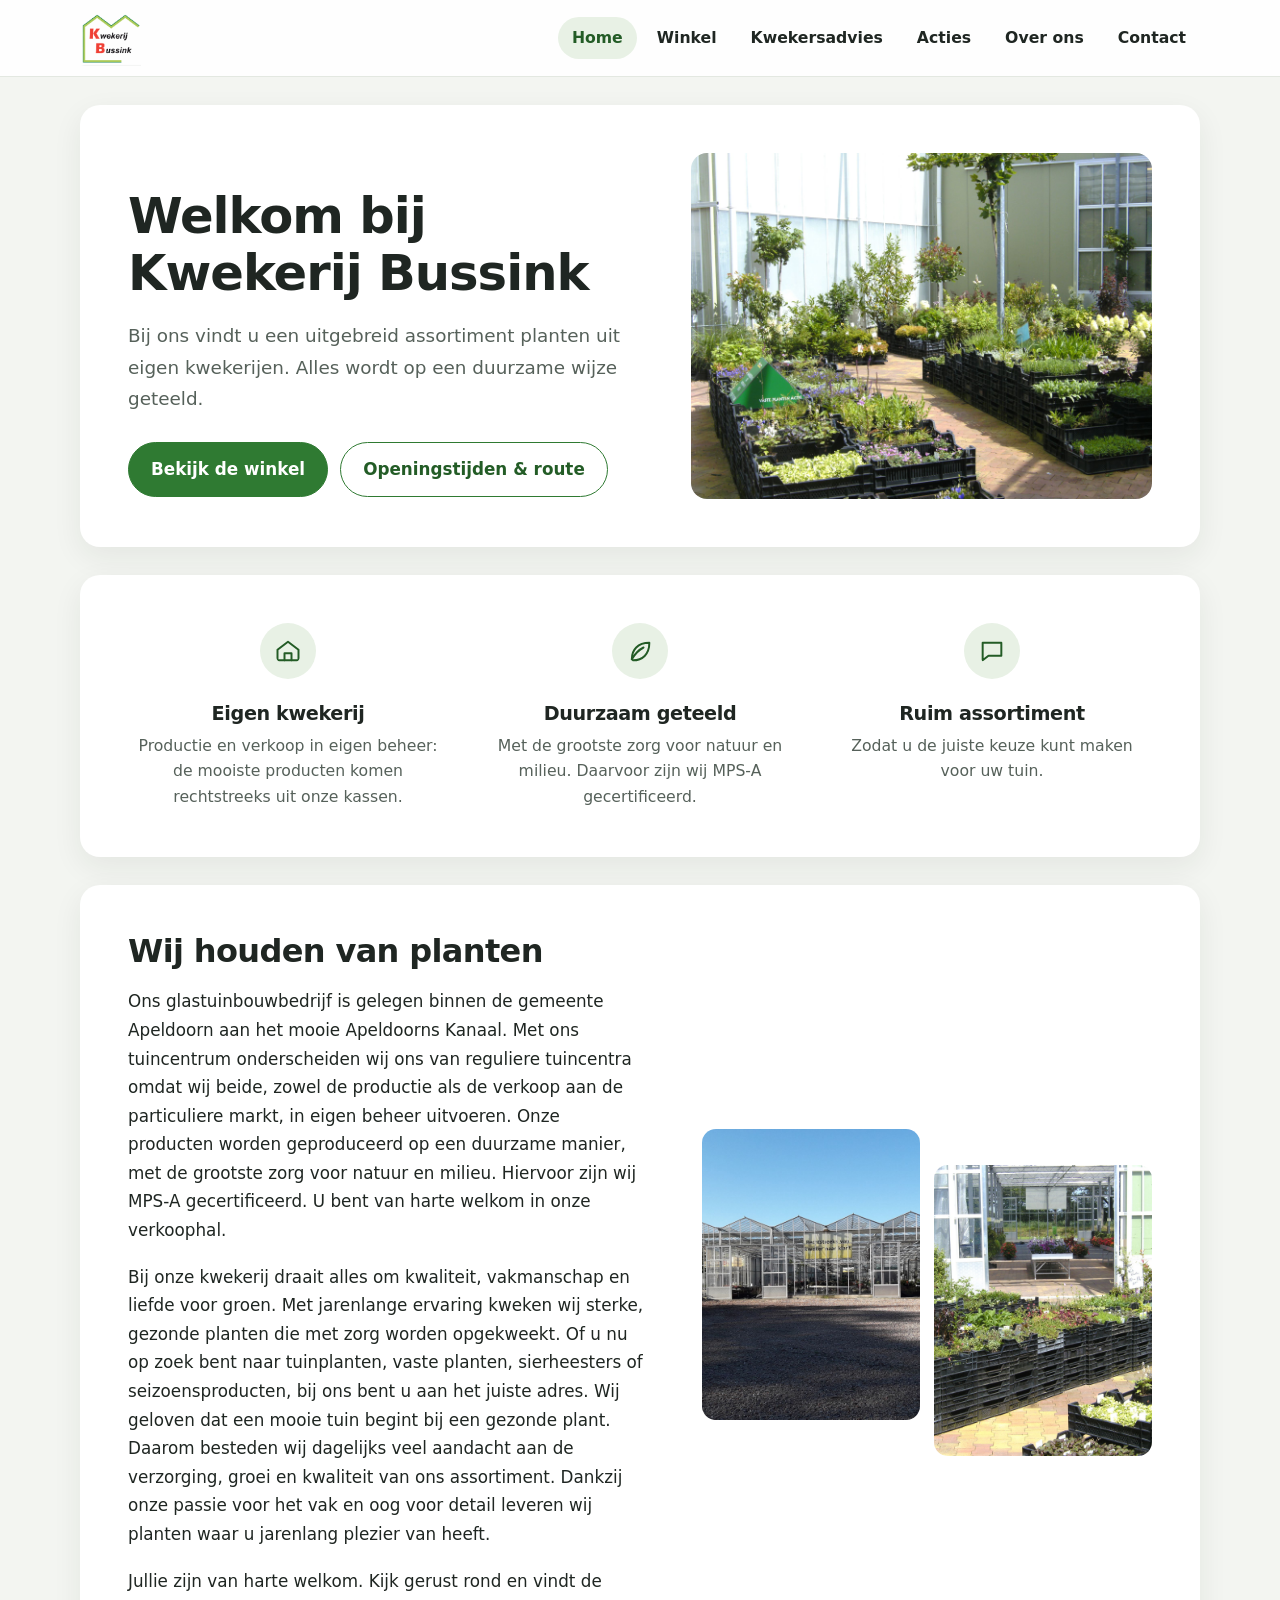
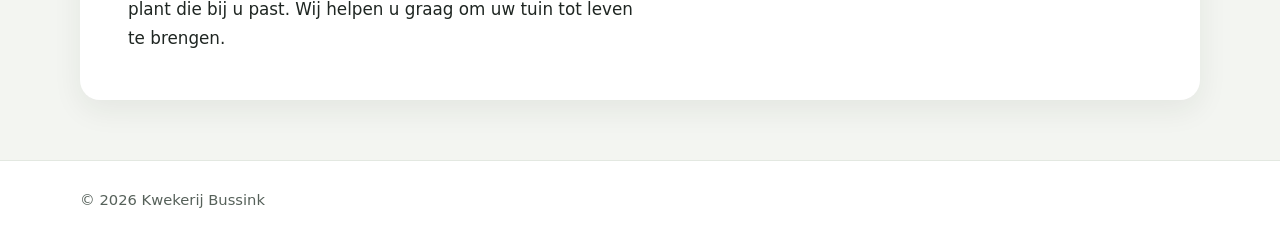
==== index.html @ 7fb696c5 "Update index.html" ====
<!DOCTYPE html>
<html lang="nl">

<head>
    <meta charset="UTF-8">
    <meta name="viewport" content="width=device-width, initial-scale=1.0">
    <title>Kwekerij Bussink – planten uit eigen kwekerij, Apeldoorn</title>
    <meta name="description"
        content="Glastuinbouwbedrijf en tuincentrum aan het Apeldoorns Kanaal. Planten uit eigen kwekerij, duurzaam geteeld (MPS-A).">
    <link rel="icon" href="images/favicon.ico">
    <link rel="stylesheet" href="css/normalize.css">
    <link rel="stylesheet" href="css/style.css">
</head>

<body>

    <!-- MENU: staat op elke pagina; pas je hier iets aan, doe het dan op alle pagina's -->
    <header class="site-header">
        <div class="container nav-wrap">
            <a href="./" class="logo"><img src="images/logokb.png" alt="Kwekerij Bussink"></a>
            <button class="nav-toggle" type="button" aria-label="Menu openen"
                aria-expanded="false"><span></span></button>
            <nav class="site-nav" aria-label="Hoofdmenu">
                <ul>
                    <li><a href="./" aria-current="page">Home</a></li>
                    <li><a href="winkel">Winkel</a></li>
                    <li><a href="kwekersadvies">Kwekersadvies</a></li>
                    <li><a href="acties.html">Acties</a></li>
                    <li><a href="overons.html">Over ons</a></li>
                    <li><a href="contact.html">Contact</a></li>
                </ul>
            </nav>
        </div>
    </header>

    <main>
        <div class="container">

            <!-- HERO -->
            <section class="card hero" data-section="Bovenaan de pagina">
                <div>
                    <h1 data-key="home.titel" data-label="Titel">Welkom bij Kwekerij Bussink</h1>
                    <div data-key="home.ondertitel" data-label="Korte tekst onder de titel" data-type="paragraphs">
                        <p>Bij ons vindt u een uitgebreid assortiment planten uit eigen kwekerijen. Alles wordt op een
                            duurzame wijze geteeld.</p>
                    </div>
                    <div class="actions">
                        <a class="btn" href="winkel.html">Bekijk de winkel</a>
                        <a class="btn btn-ghost" href="contact.html">Openingstijden &amp; route</a>
                    </div>
                </div>
                <div class="hero-photo">
                    <img data-key="home.foto" data-label="Grote foto" src="images/46.JPG"
                        alt="Planten in de verkoophal van Kwekerij Bussink">
                </div>
            </section>

            <!-- DRIE PUNTEN -->
            <section class="card features" aria-label="Waarom Kwekerij Bussink"
                data-section="Drie punten onder de foto">
                <article class="feature">
                    <svg viewBox="0 0 24 24" aria-hidden="true">
                        <path d="M3 11l9-7 9 7v9H3z" />
                        <path d="M9 20v-6h6v6" />
                    </svg>
                    <h2 data-key="home.punt1.titel" data-label="Punt 1 – titel">Eigen kwekerij</h2>
                    <p data-key="home.punt1.tekst" data-label="Punt 1 – tekst">Productie en verkoop in eigen beheer: de
                        mooiste producten komen rechtstreeks uit onze kassen.</p>
                </article>
                <article class="feature">
                    <svg viewBox="0 0 24 24" aria-hidden="true">
                        <path d="M5 19c0-8 5-14 15-14 0 10-6 15-14 15" />
                        <path d="M5 19c3-5 6-8 10-10" />
                    </svg>
                    <h2 data-key="home.punt2.titel" data-label="Punt 2 – titel">Duurzaam geteeld</h2>
                    <p data-key="home.punt2.tekst" data-label="Punt 2 – tekst">Met de grootste zorg voor natuur en
                        milieu. Daarvoor zijn wij MPS-A gecertificeerd.</p>
                </article>
                <article class="feature">
                    <svg viewBox="0 0 24 24" aria-hidden="true">
                        <path d="M4 5h16v11H9l-5 4z" />
                    </svg>
                    <h2 data-key="home.punt3.titel" data-label="Punt 3 – titel">Ruim assortiment</h2>
                    <p data-key="home.punt3.tekst" data-label="Punt 3 – tekst">Zodat u de juiste keuze kunt maken voor
                        uw tuin.</p>
                </article>
            </section>

            <!-- INTRO -->
            <section class="card split" data-section="Tekst &quot;Wij houden van planten&quot;">
                <div class="prose">
                    <h2 data-key="home.intro.titel" data-label="Titel">Wij houden van planten</h2>
                    <div data-key="home.intro.tekst" data-label="Tekst (lege regel = nieuwe alinea)"
                        data-type="paragraphs">
                        <p>Ons glastuinbouwbedrijf is gelegen binnen de gemeente Apeldoorn aan het mooie Apeldoorns Kanaal. Met ons tuincentrum onderscheiden wij ons van reguliere tuincentra omdat wij beide, zowel de productie als de verkoop aan de particuliere markt, in eigen beheer uitvoeren. Onze producten worden geproduceerd op een duurzame manier, met de grootste zorg voor natuur en milieu. Hiervoor zijn wij MPS-A gecertificeerd. U bent van harte welkom in onze verkoophal.
                        </p>
                        <p>Bij onze kwekerij draait alles om kwaliteit, vakmanschap en liefde voor groen. Met jarenlange ervaring kweken wij sterke, gezonde planten die met zorg worden opgekweekt. Of u nu op zoek bent naar tuinplanten, vaste planten, sierheesters of seizoensproducten, bij ons bent u aan het juiste adres. Wij geloven dat een mooie tuin begint bij een gezonde plant. Daarom besteden wij dagelijks veel aandacht aan de verzorging, groei en kwaliteit van ons assortiment. Dankzij onze passie voor het vak en oog voor detail leveren wij planten waar u jarenlang plezier van heeft.</p>
                        <p>Jullie zijn van harte welkom. Kijk gerust rond en vindt de plant die bij u past. Wij helpen u graag om uw tuin tot leven te brengen.</p>
                    </div>
                </div>
                <div class="collage">
                    <img data-key="home.collage1" data-label="Foto links" src="images/29.jpg"
                        alt="Kassen van Kwekerij Bussink" loading="lazy">
                    <img data-key="home.collage2" data-label="Foto rechts" src="images/31.JPG" alt="Planten in de kas"
                        loading="lazy">
                </div>
            </section>
        </div>
    </main>

    <footer class="site-footer">
        <div class="container footer-content">
            <p>© <span data-year>2026</span> Kwekerij Bussink</p>
        </div>
    </footer>

    <script src="site.js"></script>
</body>

</html>
---- css/style.css ----
/* 1. INSTELLINGEN
   -------------------------------------------------------------------------- */
:root {
    /* Kleuren (groen komt uit het logo) */
    --groen:          #2f7a32;   /* knoppen, actieve menulink, accenten */
    --groen-donker:   #235c26;   /* knop bij hover */
    --groen-licht:    #e8f1e5;   /* zachte vlakken, icoon-achtergrond */
    --tekst:          #1f2622;   /* koppen en gewone tekst */
    --tekst-zacht:    #56615a;   /* ondertitels, bijtekst */
    --achtergrond:    #f3f5f1;   /* pagina-achtergrond */
    --kaart:          #ffffff;   /* witte vlakken */
    --lijn:           #e3e8e1;   /* dunne scheidingslijntjes */

    /* Vorm */
    --radius:         20px;
    --radius-klein:   12px;
    --schaduw:        0 10px 30px rgba(31, 38, 34, .07);

    /* Lettertype (geen externe download nodig) */
    --font: "Inter", "Segoe UI", system-ui, -apple-system, Roboto, "Helvetica Neue", Arial, sans-serif;

    /* Maten */
    --breedte:        1120px;    /* maximale breedte van de inhoud */
    --ruimte:         28px;      /* afstand tussen blokken */
}


/* 2. BASIS
   -------------------------------------------------------------------------- */
*, *::before, *::after { box-sizing: border-box; margin: 0; padding: 0; }

html { scroll-behavior: smooth; }

body {
    min-height: 100vh;
    display: flex;
    flex-direction: column;
    font-family: var(--font);
    font-size: 1.05rem;
    line-height: 1.7;
    color: var(--tekst);
    background: var(--achtergrond);
    animation: verschijn .35s ease-out;
}

@keyframes verschijn { from { opacity: 0; } to { opacity: 1; } }

img { display: block; max-width: 100%; }

a { color: var(--groen); }
a:hover { color: var(--groen-donker); }

:focus-visible {
    outline: 3px solid var(--groen);
    outline-offset: 3px;
    border-radius: 6px;
}

h1, h2, h3 {
    line-height: 1.15;
    letter-spacing: -0.02em;
    font-weight: 650;
}

h1 { font-size: clamp(2.1rem, 4.6vw, 3.1rem); }
h2 { font-size: clamp(1.5rem, 3vw, 2rem); }
h3 { font-size: 1.2rem; }

.container {
    width: min(92%, var(--breedte));
    margin-inline: auto;
}

main { flex: 1; padding: var(--ruimte) 0 60px; }
main > .container { display: grid; gap: var(--ruimte); }

.sr-only {
    position: absolute; width: 1px; height: 1px; overflow: hidden;
    clip: rect(0 0 0 0); white-space: nowrap;
}


/* 3. KOP EN MENU
   -------------------------------------------------------------------------- */
.site-header {
    position: sticky;
    top: 0;
    z-index: 100;
    /*background: rgba(255, 255, 255, .94);*/
    background: rgba(255, 255, 255, 0.90);
    
    backdrop-filter: blur(8px);
    -webkit-backdrop-filter: blur(8px);
    border-bottom: 1px solid var(--lijn);
}

.nav-wrap {
    display: flex;
    align-items: center;
    justify-content: space-between;
    min-height: 76px;
}

.logo img { height: 56px; width: auto; }

.site-nav ul {
    display: flex;
    gap: 6px;
    list-style: none;
}

.site-nav a {
    display: block;
    padding: 8px 14px;
    border-radius: 999px;
    color: var(--tekst);
    font-weight: 550;
    font-size: .98rem;
    text-decoration: none;
    transition: background .2s, color .2s;
}

.site-nav a:hover { background: var(--groen-licht); color: var(--groen-donker); }
.site-nav a[aria-current="page"] { background: var(--groen-licht); color: var(--groen-donker); }

.nav-toggle {
    display: none;
    width: 44px; height: 44px;
    border: 1px solid var(--lijn);
    border-radius: var(--radius-klein);
    background: var(--kaart);
    cursor: pointer;
}

.nav-toggle span,
.nav-toggle span::before,
.nav-toggle span::after {
    display: block;
    width: 20px; height: 2px;
    margin: auto;
    background: var(--tekst);
    border-radius: 2px;
}
.nav-toggle span { position: relative; }
.nav-toggle span::before, .nav-toggle span::after { content: ""; position: absolute; left: 0; }
.nav-toggle span::before { top: -6px; }
.nav-toggle span::after  { top: 6px; }


/* 4. BLOKKEN (witte kaarten)
   -------------------------------------------------------------------------- */
.card {
    background: var(--kaart);
    border-radius: var(--radius);
    box-shadow: var(--schaduw);
    padding: clamp(24px, 4vw, 48px);
}

.page-head { padding: 28px 4px 0; }
.page-head p { margin-top: 10px; color: var(--tekst-zacht); max-width: 60ch; }

.prose p { max-width: 68ch; }
.prose p + p { margin-top: 1.1em; }
.prose p, .prose li { white-space: pre-line; }
.prose h2 { margin-bottom: 18px; }
.prose a { font-weight: 550; }

/* knoppen */
.actions { display: flex; flex-wrap: wrap; gap: 12px; margin-top: 28px; }

.btn {
    display: inline-block;
    padding: 12px 22px;
    border: 1.5px solid var(--groen);
    border-radius: 999px;
    background: var(--groen);
    color: #fff;
    font: inherit;
    font-weight: 600;
    text-decoration: none;
    cursor: pointer;
    transition: background .2s, border-color .2s;
}
.btn:hover { background: var(--groen-donker); border-color: var(--groen-donker); color: #fff; }
.btn-ghost { background: transparent; color: var(--groen-donker); }
.btn-ghost:hover { background: var(--groen-licht); color: var(--groen-donker); }


/* 5. HOME
   -------------------------------------------------------------------------- */
.hero {
    display: grid;
    grid-template-columns: 1.1fr 1fr;
    gap: clamp(24px, 5vw, 56px);
    align-items: center;
}

.hero h1 { margin-bottom: 18px; }
.hero p  { color: var(--tekst-zacht); font-size: 1.15rem; max-width: 46ch; }

.hero-photo { border-radius: 16px; overflow: hidden; aspect-ratio: 4 / 3; background: var(--lijn); }
.hero-photo img { width: 100%; height: 100%; object-fit: cover; }

.features { display: grid; grid-template-columns: repeat(3, 1fr); gap: 32px; text-align: center; }
.feature svg {
    width: 56px; height: 56px; padding: 14px;
    margin: 0 auto 16px;
    border-radius: 50%;
    background: var(--groen-licht);
    color: var(--groen-donker);
    fill: none; stroke: currentColor; stroke-width: 1.7;
    stroke-linecap: round; stroke-linejoin: round;
}
.feature h2 { font-size: 1.2rem; margin-bottom: 8px; }
.feature p  { color: var(--tekst-zacht); font-size: .98rem; line-height: 1.6; }

.split {
    display: grid;
    grid-template-columns: 1.15fr 1fr;
    gap: clamp(24px, 5vw, 56px);
    align-items: center;
}
.collage { display: grid; grid-template-columns: 1fr 1fr; gap: 14px; }
.collage img { width: 100%; aspect-ratio: 3 / 4; object-fit: cover; border-radius: 14px; background: var(--lijn); }
.collage img:last-child { margin-top: 36px; }


/* 6. RIJEN MET FOTO + TEKST (acties, kwekersadvies)
   -------------------------------------------------------------------------- */
.rijen { padding-block: 12px; }

.rij {
    display: grid;
    grid-template-columns: 340px 1fr;
    gap: clamp(20px, 4vw, 48px);
    align-items: center;
    padding: 32px 0;
}
.rij + .rij { border-top: 1px solid var(--lijn); }
.rij:nth-child(even) { grid-template-columns: 1fr 340px; }
.rij:nth-child(even) .rij-foto { order: 2; }

.rij-foto { border-radius: 16px; overflow: hidden; aspect-ratio: 1; background: var(--lijn); }
.rij-foto img { width: 100%; height: 100%; object-fit: cover; }

.rij h2 { margin-bottom: 12px; }
.rij p { color: var(--tekst-zacht); max-width: 60ch; white-space: pre-line; }
.rij p + p { margin-top: .8em; }


/* 7. WINKEL
   -------------------------------------------------------------------------- */
.banner { border-radius: var(--radius); overflow: hidden; height: clamp(220px, 34vw, 380px); background: var(--lijn); box-shadow: var(--schaduw); }
.banner img { width: 100%; height: 100%; object-fit: cover; }

.checklist {
    list-style: none;
    columns: 2;
    column-gap: 40px;
    margin: 20px 0 28px;
}
.checklist li {
    position: relative;
    padding: 6px 0 6px 32px;
    break-inside: avoid;
}
.checklist li::before {
    content: "";
    position: absolute;
    left: 4px; top: 13px;
    width: 12px; height: 7px;
    border-left: 2.5px solid var(--groen);
    border-bottom: 2.5px solid var(--groen);
    transform: rotate(-45deg);
}

/* schuifbalk met foto's */
.slider { position: relative; border-radius: var(--radius); overflow: hidden; box-shadow: var(--schaduw); background: #222; }

.slider-track {
    display: flex;
    overflow-x: auto;
    scroll-snap-type: x mandatory;
    scroll-behavior: smooth;
    scrollbar-width: none;
}
.slider-track::-webkit-scrollbar { display: none; }

.slide { position: relative; flex: 0 0 33.333%; height: 340px; scroll-snap-align: start; }
.slide img { width: 100%; height: 100%; object-fit: cover; }

.slider-arrow {
    position: absolute; top: 50%; z-index: 5;
    width: 46px; height: 46px;
    transform: translateY(-50%);
    border: 0; border-radius: 50%;
    background: rgba(255, 255, 255, .92);
    color: var(--tekst);
    font-size: 1.6rem; line-height: 1;
    cursor: pointer;
    box-shadow: 0 4px 14px rgba(0, 0, 0, .2);
}
.slider-arrow:hover { background: #fff; }
.slider-arrow.left  { left: 14px; }
.slider-arrow.right { right: 14px; }

/* bijschrift onderop foto (staat altijd zichtbaar, ook op telefoon) */
.caption {
    position: absolute; inset: auto 0 0 0;
    padding: 56px 22px 20px;
    color: #fff;
    background: linear-gradient(to top, rgba(0, 0, 0, .68), rgba(0, 0, 0, 0));
}
.caption h3 { font-size: 1.15rem; }
.caption p  { font-size: .92rem; line-height: 1.45; opacity: .92; }


/* 8. GALERIJ (kwekersadvies)
   -------------------------------------------------------------------------- */
.galerij-kop { text-align: center; margin-inline: auto; }
.galerij-kop p { margin: 10px auto 0; color: var(--tekst-zacht); max-width: 60ch; }

.galerij { display: grid; grid-template-columns: repeat(3, 1fr); gap: 14px; margin-top: 32px; }
.galerij-item { position: relative; aspect-ratio: 4 / 3; border-radius: 14px; overflow: hidden; background: var(--lijn); }
.galerij-item img { width: 100%; height: 100%; object-fit: cover; }
.galerij-item .caption p { white-space: pre-line; }


/* 9. CONTACT
   -------------------------------------------------------------------------- */
.contact-grid { display: grid; grid-template-columns: 1.2fr 1fr; gap: var(--ruimte); align-items: start; }

.uren { list-style: none; }
.uren li { padding: 9px 0; border-bottom: 1px solid var(--lijn); }
.uren li:last-child { border-bottom: 0; }

.kaart-embed {
    margin-top: 20px;
    aspect-ratio: 16 / 9;
    border-radius: 16px;
    overflow: hidden;
    background: var(--lijn);
}
.kaart-embed iframe { width: 100%; height: 100%; border: 0; }

.contact-form { display: grid; gap: 8px; max-width: 640px; margin-top: 20px; }
.contact-form label { font-weight: 600; margin-top: 8px; }
.contact-form input,
.contact-form textarea {
    width: 100%;
    padding: 13px 15px;
    border: 1.5px solid var(--lijn);
    border-radius: var(--radius-klein);
    background: #fbfcfb;
    font: inherit;
    color: var(--tekst);
}
.contact-form input:focus,
.contact-form textarea:focus { outline: none; border-color: var(--groen); box-shadow: 0 0 0 3px rgba(47, 122, 50, .18); }
.contact-form .btn { justify-self: start; margin-top: 14px; }
.honeypot { position: absolute; left: -9999px; }

.form-message {
    padding: 14px 18px;
    margin-top: 16px;
    border-radius: var(--radius-klein);
    background: var(--groen-licht);
    color: var(--groen-donker);
    font-weight: 600;
}


/* 10. VOET
   -------------------------------------------------------------------------- */
.site-footer {
    background: var(--kaart);
    border-top: 1px solid var(--lijn);
    padding: 26px 0;
    font-size: .92rem;
    color: var(--tekst-zacht);
}
.footer-content { display: flex; justify-content: space-between; gap: 12px; flex-wrap: wrap; }
.site-footer a { color: var(--tekst-zacht); }


/* 11. MOBIEL
   -------------------------------------------------------------------------- */
@media (max-width: 900px) {
    .hero, .split, .contact-grid { grid-template-columns: 1fr; }
    .hero-photo { order: -1; }
    .features { grid-template-columns: 1fr; gap: 28px; }
    .rij, .rij:nth-child(even) { grid-template-columns: 1fr; }
    .rij:nth-child(even) .rij-foto { order: 0; }
    .rij-foto { aspect-ratio: 16 / 10; }
    .galerij { grid-template-columns: repeat(2, 1fr); }
    .slide { flex-basis: 50%; }

    /* menu klapt open met de knop */
    .nav-toggle { display: block; }
    .site-nav {
        display: none;
        position: absolute;
        top: 100%; left: 0; right: 0;
        background: var(--kaart);
        border-bottom: 1px solid var(--lijn);
        padding: 8px 4%;
        box-shadow: var(--schaduw);
    }
    .site-header.is-open .site-nav { display: block; }
    .site-nav ul { flex-direction: column; gap: 2px; }
    .site-nav a { padding: 12px 14px; border-radius: var(--radius-klein); }
}

@media (max-width: 560px) {
    .checklist { columns: 1; }
    .galerij { grid-template-columns: 1fr; }
    .slide { flex-basis: 100%; height: 300px; }
    .collage img:last-child { margin-top: 20px; }
}

@media (prefers-reduced-motion: reduce) {
    html { scroll-behavior: auto; }
    body { animation: none; }
    .slider-track { scroll-behavior: auto; }
}
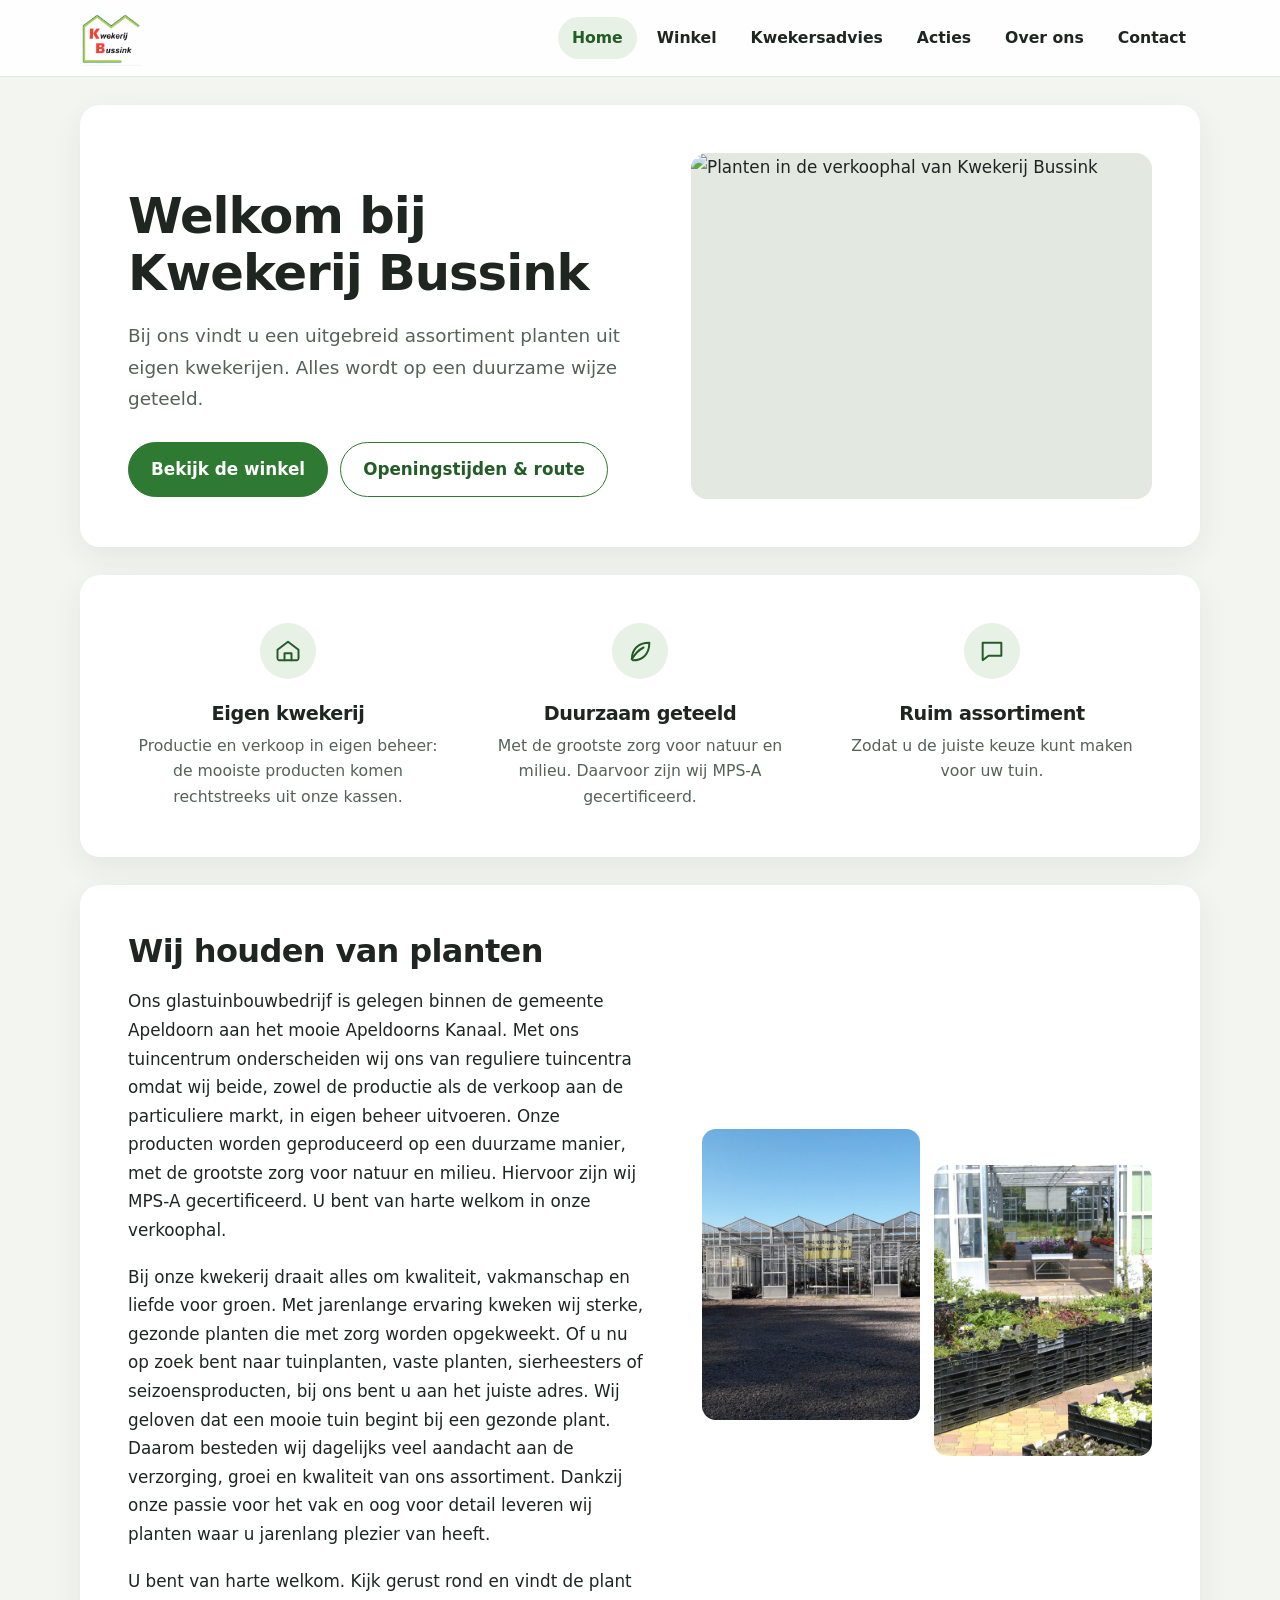
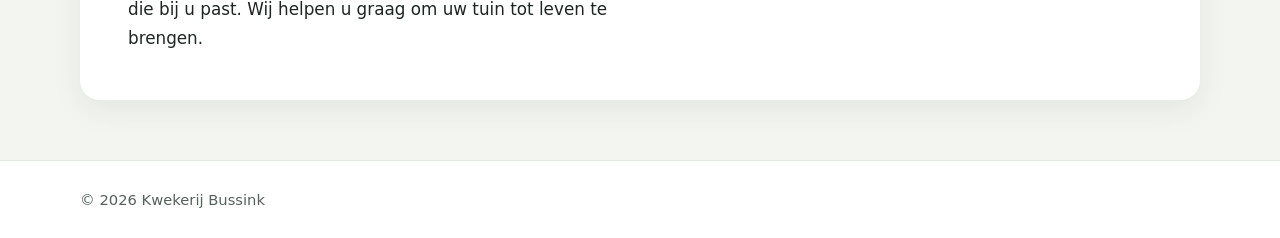
==== commit 11292ebf: "Update index.html" ====
--- a/index.html
+++ b/index.html
@@ -25,9 +25,9 @@
                     <li><a href="./" aria-current="page">Home</a></li>
                     <li><a href="winkel">Winkel</a></li>
                     <li><a href="kwekersadvies">Kwekersadvies</a></li>
-                    <li><a href="acties.html">Acties</a></li>
-                    <li><a href="overons.html">Over ons</a></li>
-                    <li><a href="contact.html">Contact</a></li>
+                    <li><a href="acties">Acties</a></li>
+                    <li><a href="overons">Over ons</a></li>
+                    <li><a href="contact">Contact</a></li>
                 </ul>
             </nav>
         </div>
@@ -45,12 +45,12 @@
                             duurzame wijze geteeld.</p>
                     </div>
                     <div class="actions">
-                        <a class="btn" href="winkel.html">Bekijk de winkel</a>
-                        <a class="btn btn-ghost" href="contact.html">Openingstijden &amp; route</a>
+                        <a class="btn" href="winkel">Bekijk de winkel</a>
+                        <a class="btn btn-ghost" href="contact">Openingstijden &amp; route</a>
                     </div>
                 </div>
                 <div class="hero-photo">
-                    <img data-key="home.foto" data-label="Grote foto" src="images/46.JPG"
+                    <img data-key="home.foto" data-label="Grote foto" src="images/kerstbomen3.jpg"
                         alt="Planten in de verkoophal van Kwekerij Bussink">
                 </div>
             </section>
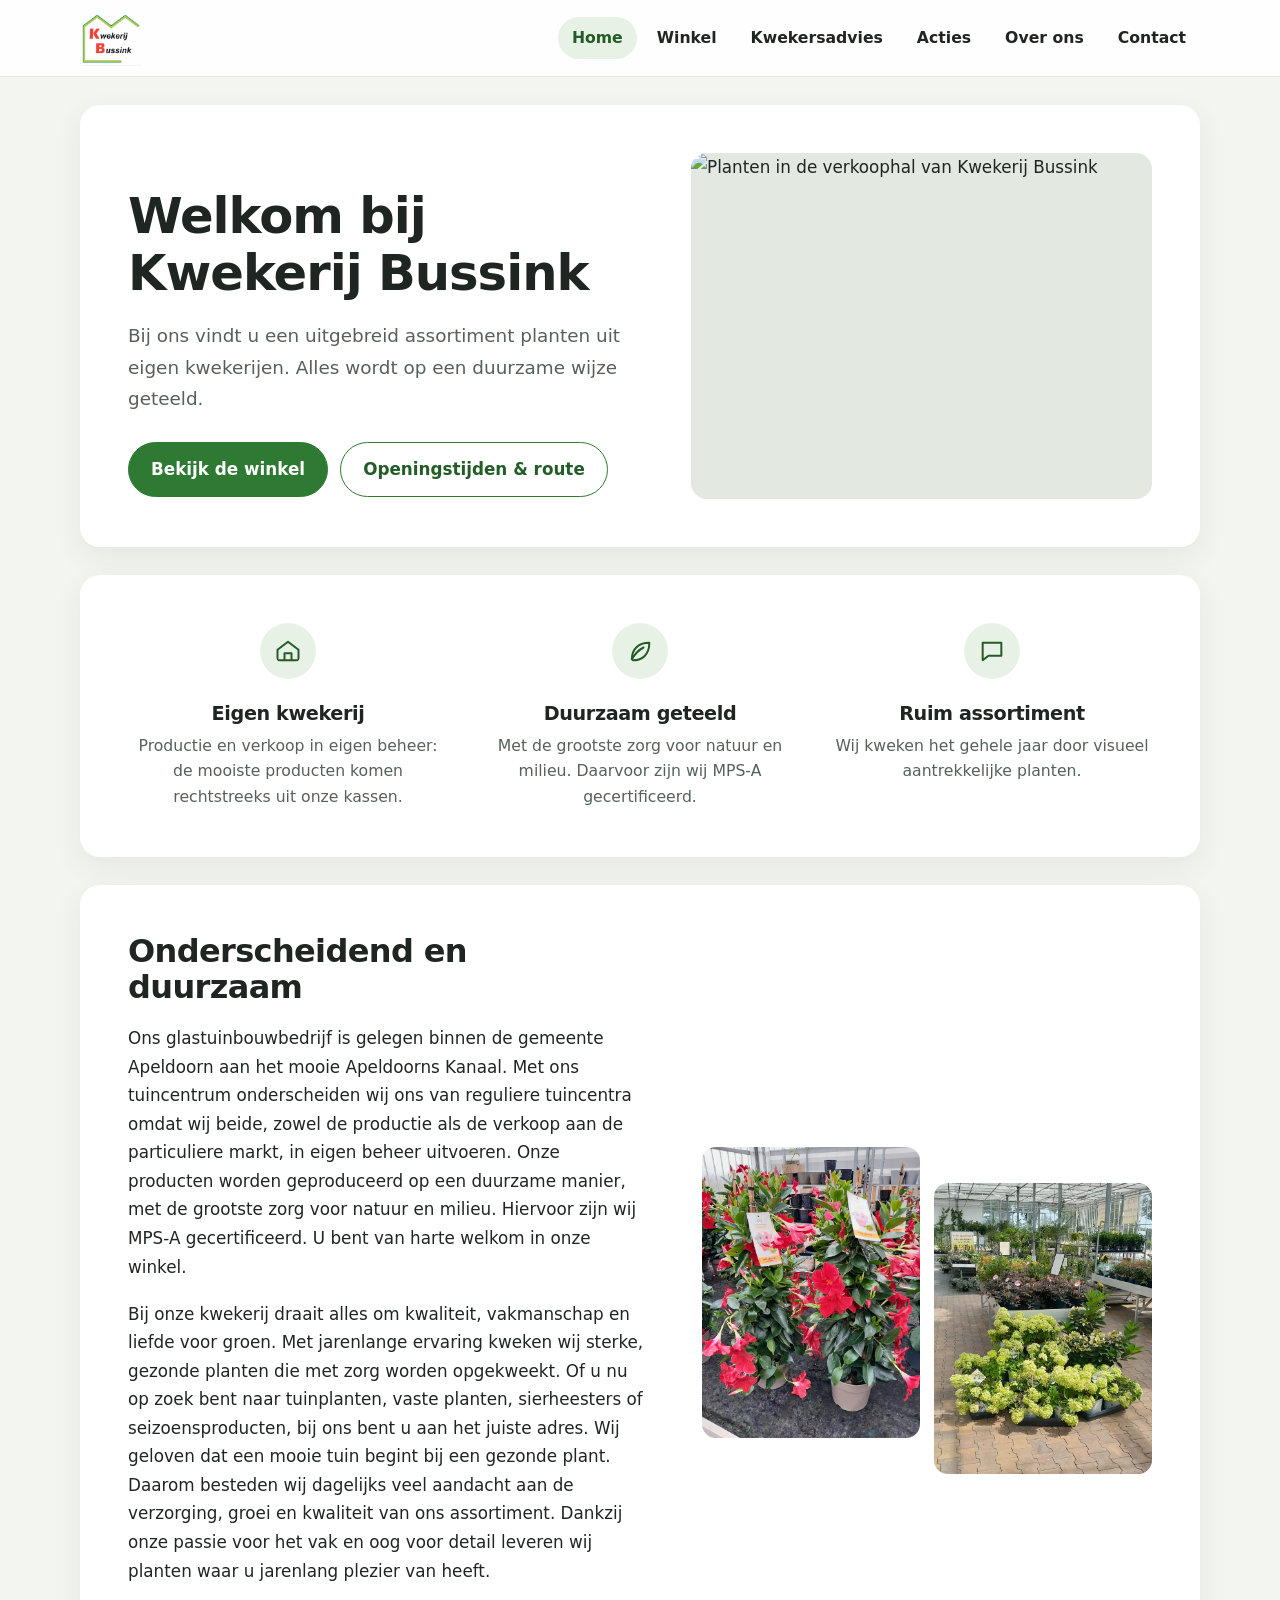
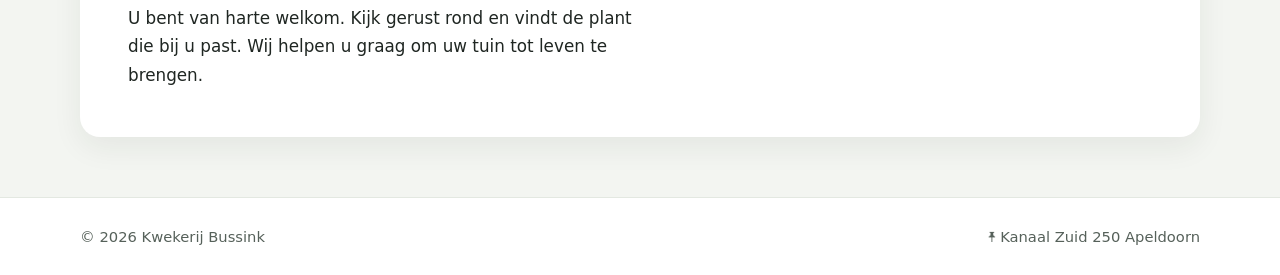
==== commit bdc8f25e: "footer update" ====
--- a/index.html
+++ b/index.html
@@ -111,6 +111,9 @@
     <footer class="site-footer">
         <div class="container footer-content">
             <p>© <span data-year>2026</span> Kwekerij Bussink</p>
+            <div>
+                <P>🖈Kanaal Zuid 250 Apeldoorn</P>
+            </div>
         </div>
     </footer>
 
--- a/css/style.css
+++ b/css/style.css
@@ -156,14 +156,34 @@
     padding: clamp(24px, 4vw, 48px);
 }
 
-.page-head { padding: 28px 4px 0; }
-.page-head p { margin-top: 10px; color: var(--tekst-zacht); max-width: 60ch; }
+/* .page-head { padding: 5px 1px 0; }
+.page-head p { margin-top: 0px; color: var(--tekst-zacht); max-width: 60ch; }
+
+.prose p { max-width: 68ch; }
+.prose p + p { margin-top: 1.1em; }
+.prose p, .prose li { white-space: pre-line; }
+.prose h2 { margin-bottom: 18px; }
+.prose a { font-weight: 550; } */
+
+.page-head { padding: 2px 1px 0; margin: -20px 0 -20px; }
+.page-head p { margin-top: 0; color: var(--tekst-zacht); max-width: 60ch; }
 
 .prose p { max-width: 68ch; }
 .prose p + p { margin-top: 1.1em; }
 .prose p, .prose li { white-space: pre-line; }
 .prose h2 { margin-bottom: 18px; }
 .prose a { font-weight: 550; }
+
+/* Titel bovenaan de binnenpagina's: groen, cursief, in Georgia */
+.page-titel {
+    font-family: Georgia, "Times New Roman", serif;
+    font-size: clamp(2rem, 5vw, 3rem);
+    font-weight: 400;
+    font-style: italic;
+    letter-spacing: 0;
+    color: var(--groen-donker);
+}
+
 
 /* knoppen */
 .actions { display: flex; flex-wrap: wrap; gap: 12px; margin-top: 28px; }
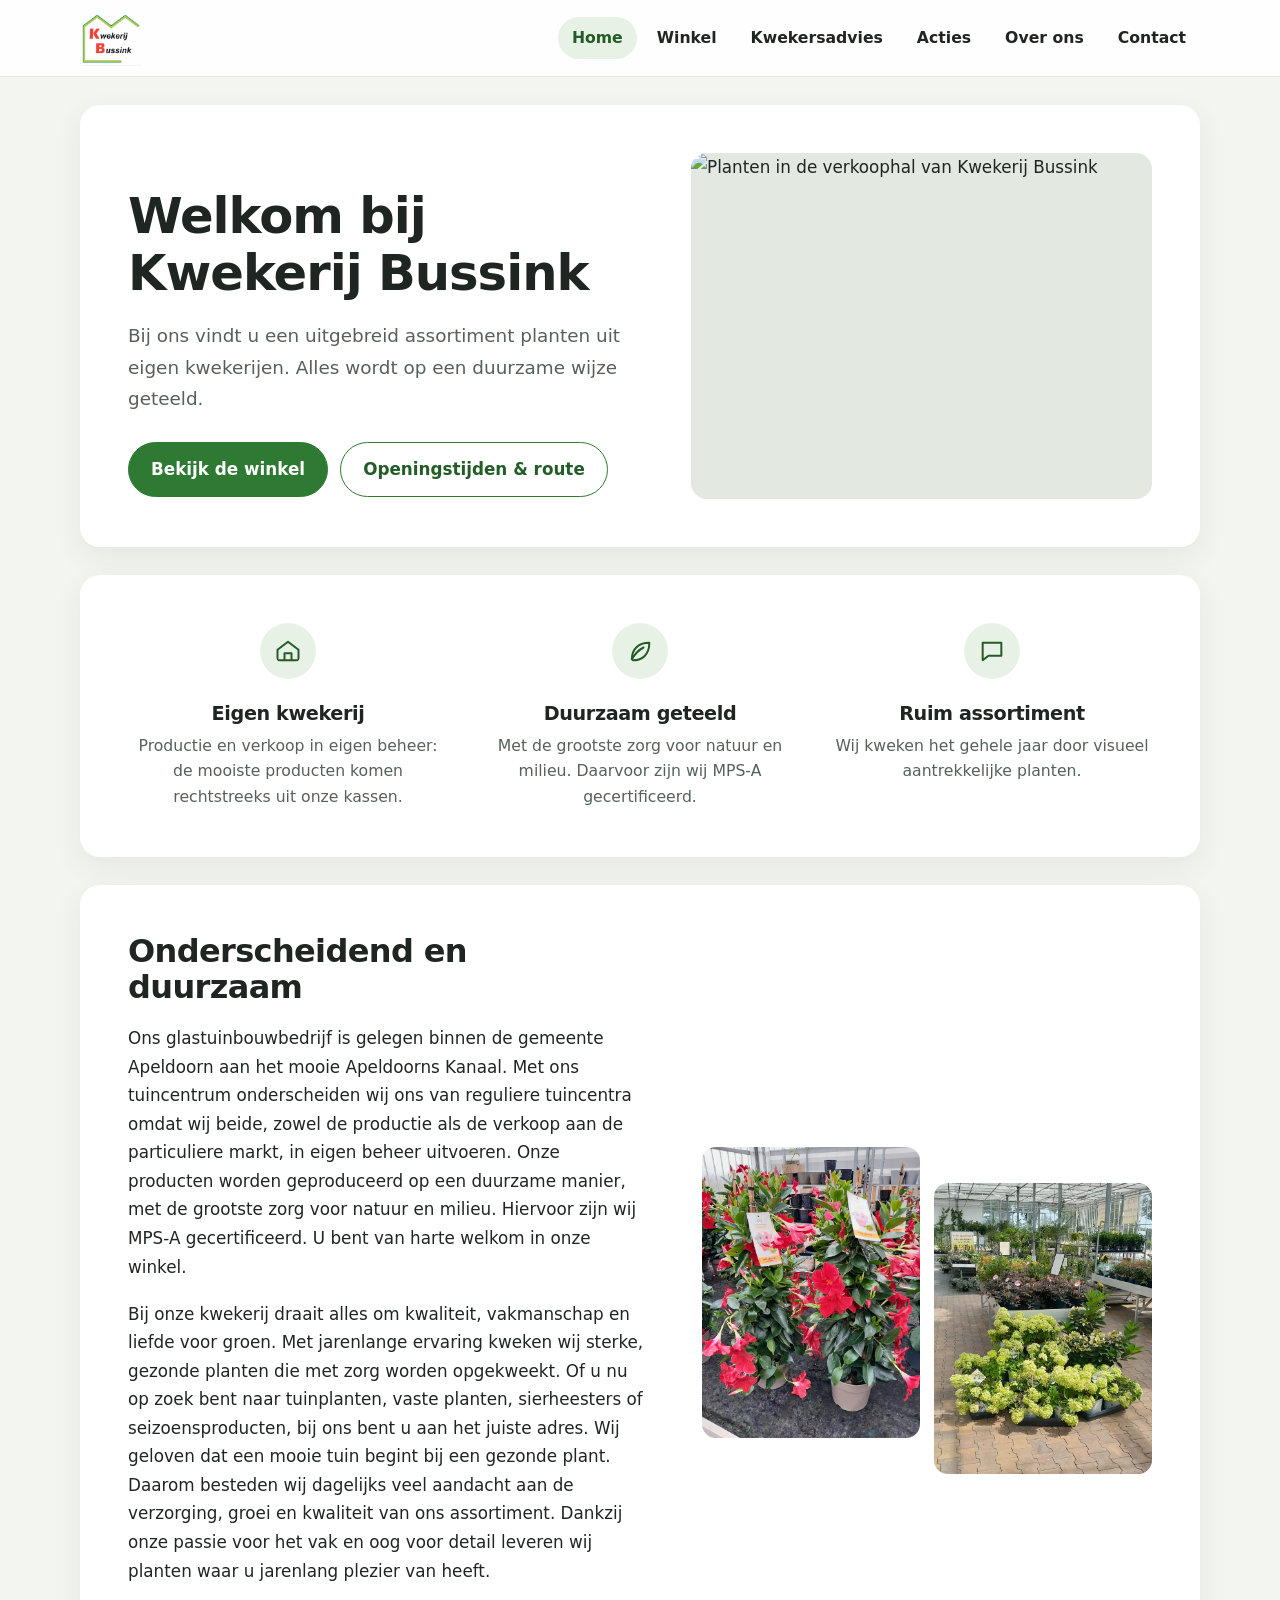
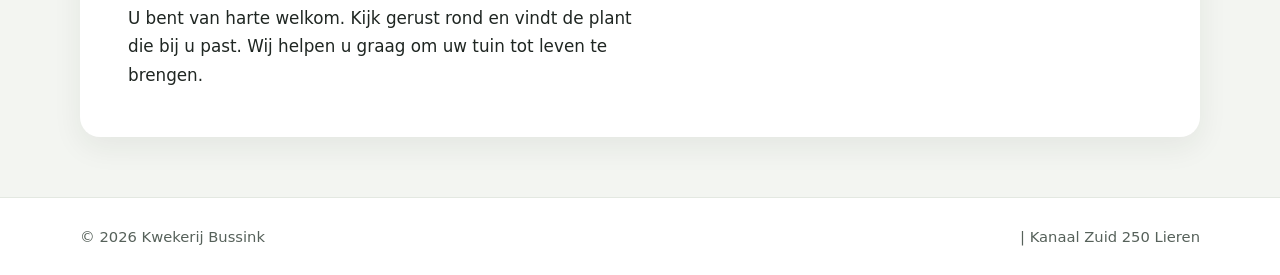
==== commit 395346c4: "update footer" ====
--- a/index.html
+++ b/index.html
@@ -112,7 +112,7 @@
         <div class="container footer-content">
             <p>© <span data-year>2026</span> Kwekerij Bussink</p>
             <div>
-                <P>🖈Kanaal Zuid 250 Apeldoorn</P>
+                <P>| Kanaal Zuid 250 Lieren</P>
             </div>
         </div>
     </footer>
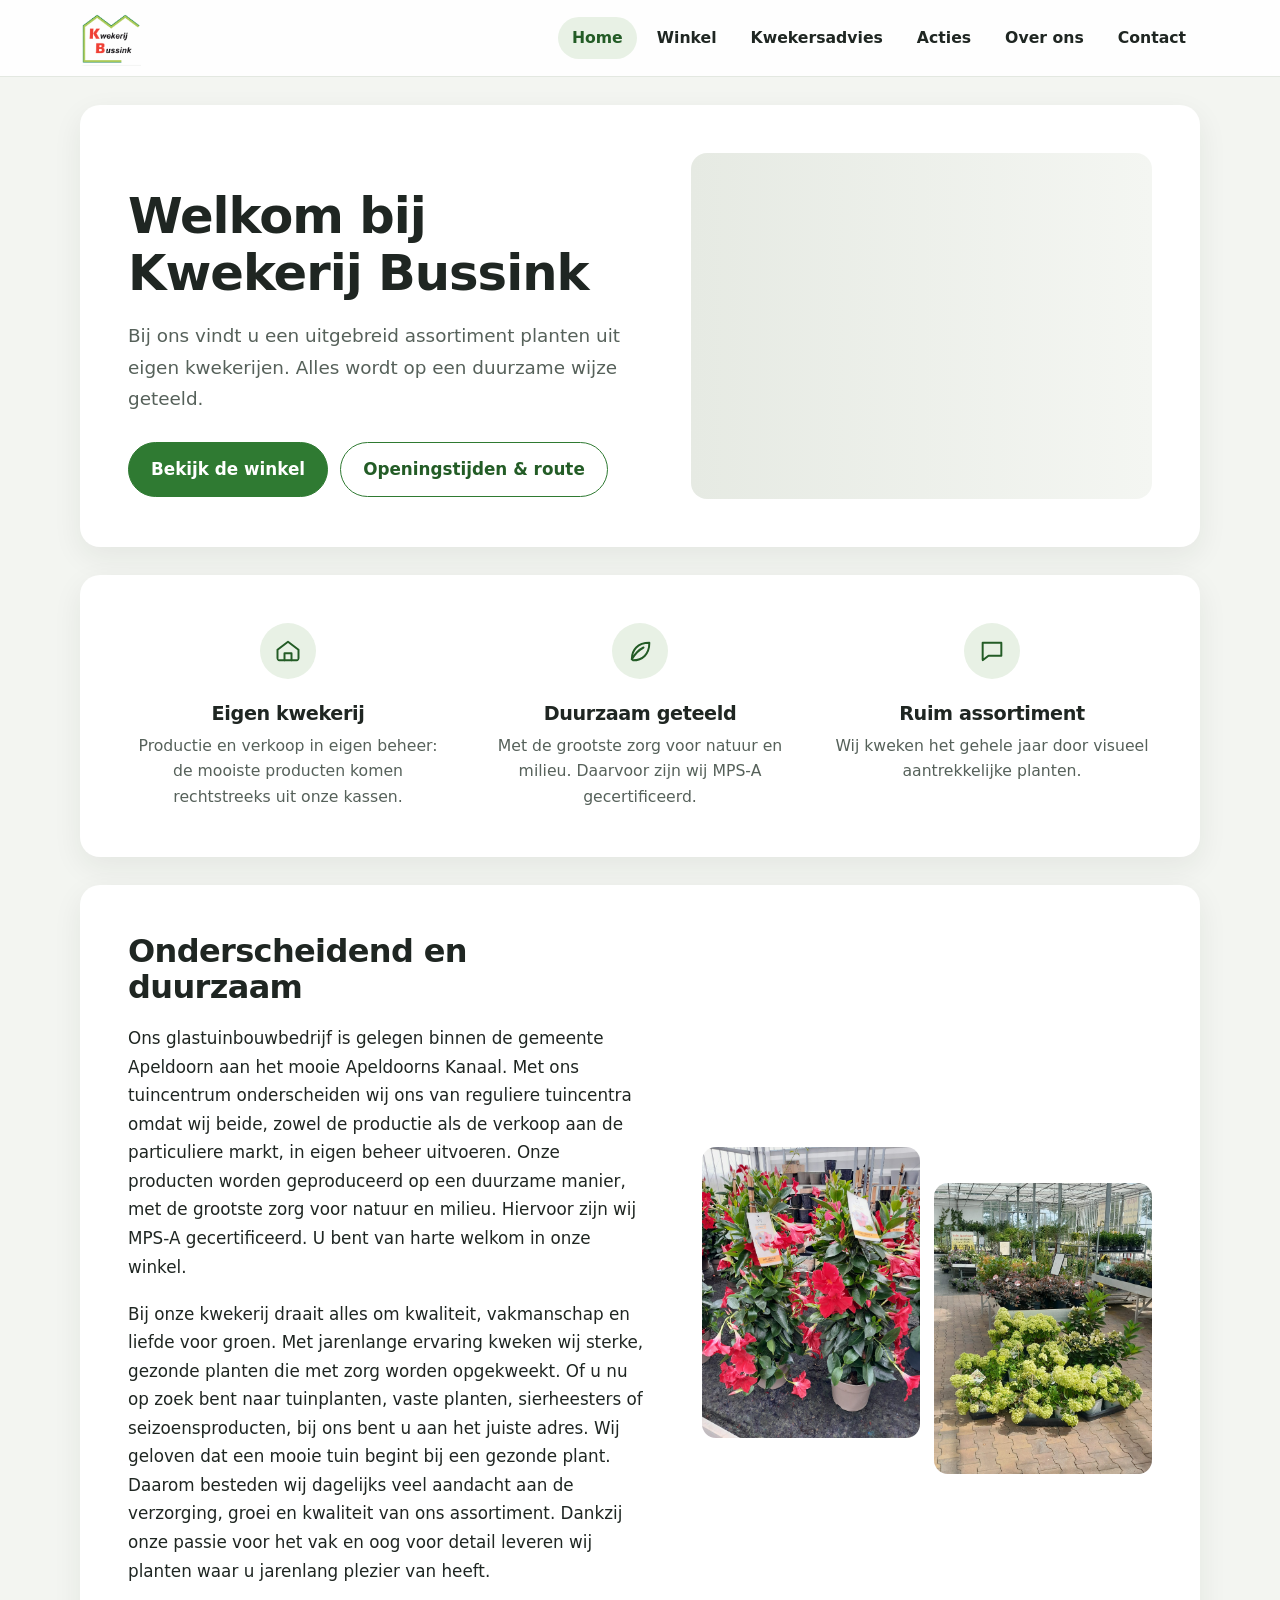
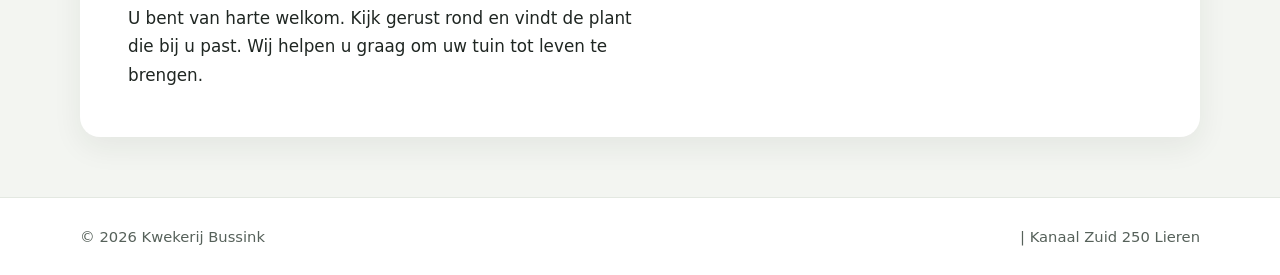
==== commit d5bf4fcc: "update foto's inladen" ====
--- a/index.html
+++ b/index.html
@@ -9,7 +9,8 @@
         content="Glastuinbouwbedrijf en tuincentrum aan het Apeldoorns Kanaal. Planten uit eigen kwekerij, duurzaam geteeld (MPS-A).">
     <link rel="icon" href="images/favicon.ico">
     <link rel="stylesheet" href="css/normalize.css">
-    <link rel="stylesheet" href="css/style.css">
+    <!-- <link rel="stylesheet" href="css/style.css"> -->
+    <script>document.documentElement.classList.add('js');setTimeout(function(){if(!window.fotosKlaar)document.documentElement.classList.remove('js')},3000)</script><link rel="stylesheet" href="css/style.css">
 </head>
 
 <body>
--- a/css/style.css
+++ b/css/style.css
@@ -443,3 +443,21 @@
     body { animation: none; }
     .slider-track { scroll-behavior: auto; }
 }
+
+/* FOTO'S LADEN ZACHT IN */
+.js main img { opacity: 0; transform: scale(1.02); transition: opacity .7s ease, transform .9s ease; }
+.js main img.is-loaded { opacity: 1; transform: none; }
+
+.js .hero-photo:not(.foto-klaar), .js .banner:not(.foto-klaar), .js .rij-foto:not(.foto-klaar),
+.js .slide:not(.foto-klaar), .js .galerij-item:not(.foto-klaar) {
+    background: linear-gradient(90deg, #e6eae3 0%, #f4f6f2 50%, #e6eae3 100%);
+    background-size: 200% 100%;
+    animation: glans 1.6s ease-in-out infinite;
+}
+@keyframes glans { 0% { background-position: 200% 0; } 100% { background-position: -200% 0; } }
+
+@media (prefers-reduced-motion: reduce) {
+    .js main img { transition: none; transform: none; }
+    .js .hero-photo:not(.foto-klaar), .js .banner:not(.foto-klaar), .js .rij-foto:not(.foto-klaar),
+    .js .slide:not(.foto-klaar), .js .galerij-item:not(.foto-klaar) { animation: none; }
+}
--- a/css/style.css
+++ b/css/style.css
@@ -443,3 +443,21 @@
     body { animation: none; }
     .slider-track { scroll-behavior: auto; }
 }
+
+/* FOTO'S LADEN ZACHT IN */
+.js main img { opacity: 0; transform: scale(1.02); transition: opacity .7s ease, transform .9s ease; }
+.js main img.is-loaded { opacity: 1; transform: none; }
+
+.js .hero-photo:not(.foto-klaar), .js .banner:not(.foto-klaar), .js .rij-foto:not(.foto-klaar),
+.js .slide:not(.foto-klaar), .js .galerij-item:not(.foto-klaar) {
+    background: linear-gradient(90deg, #e6eae3 0%, #f4f6f2 50%, #e6eae3 100%);
+    background-size: 200% 100%;
+    animation: glans 1.6s ease-in-out infinite;
+}
+@keyframes glans { 0% { background-position: 200% 0; } 100% { background-position: -200% 0; } }
+
+@media (prefers-reduced-motion: reduce) {
+    .js main img { transition: none; transform: none; }
+    .js .hero-photo:not(.foto-klaar), .js .banner:not(.foto-klaar), .js .rij-foto:not(.foto-klaar),
+    .js .slide:not(.foto-klaar), .js .galerij-item:not(.foto-klaar) { animation: none; }
+}
